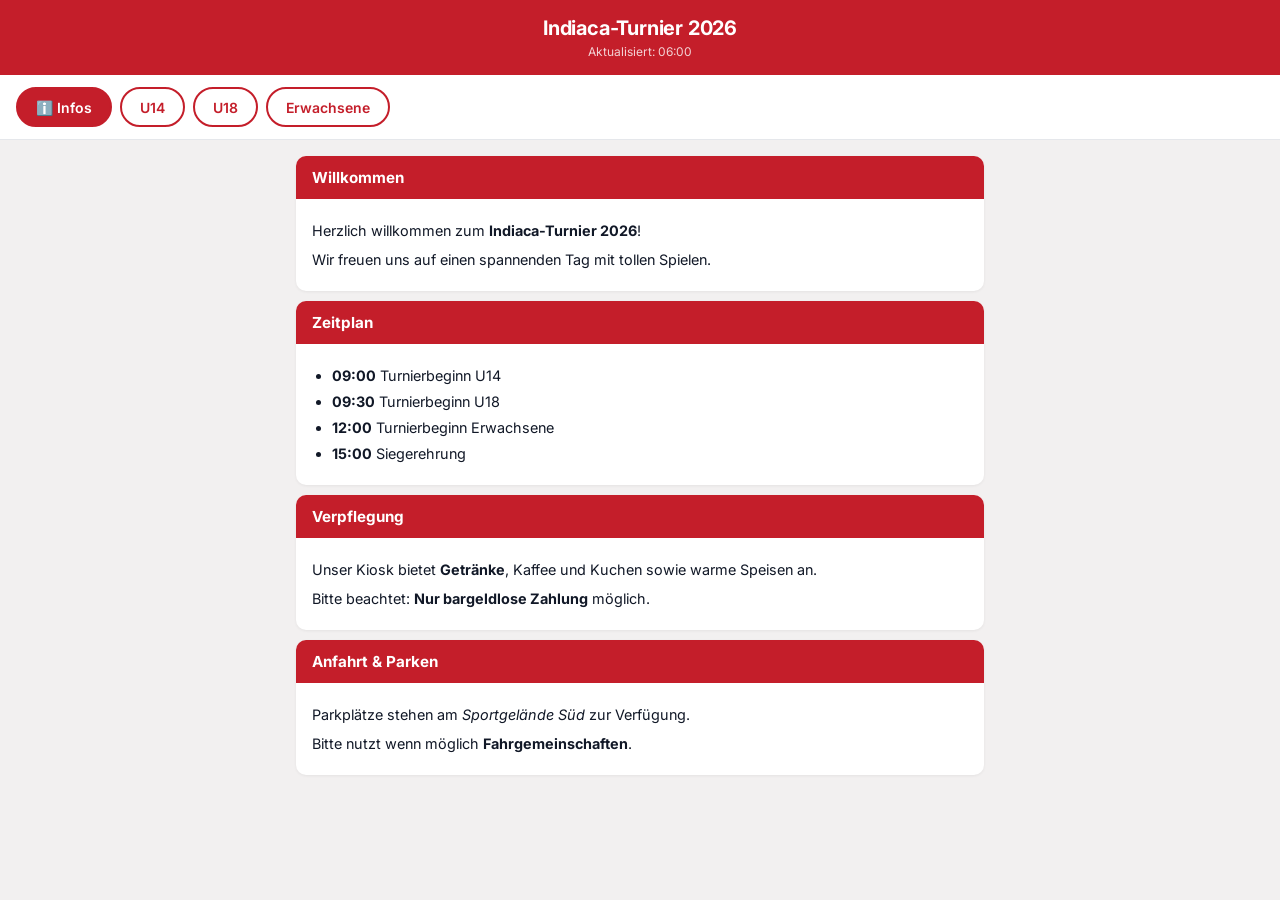
==== live-ticker/index.html @ 16b9640c "feat(live-ticker): add LiveTicker PWA for mobile tournament viewing Static PWA that displays live ma" ====
<!DOCTYPE html>
<html lang="de">

<head>
  <meta charset="UTF-8">
  <meta name="viewport" content="width=device-width, initial-scale=1.0, viewport-fit=cover">
  <meta name="theme-color" content="#c41e2a">
  <meta name="description" content="Spielplan und Ergebnisse">
  <title>LiveTicker</title>
  <link rel="stylesheet" href="css/styles.css">
  <link rel="manifest" href="manifest.json">
  <link rel="icon" href="assets/favicon.ico" sizes="any">
  <link rel="apple-touch-icon" href="assets/icon-180.png">
  <link rel="preconnect" href="https://fonts.googleapis.com">
  <link rel="preconnect" href="https://fonts.gstatic.com" crossorigin>
  <link rel="stylesheet" href="https://fonts.googleapis.com/css2?family=Inter:wght@400;600;700&display=swap">
</head>

<body>
  <header class="header">
    <div class="header__row">
      <h1 class="header__title" id="tournament-name">LiveTicker</h1>
      <button class="install-btn" id="install-btn" hidden>Installieren</button>
    </div>
    <p class="header__updated" id="last-updated"></p>
  </header>

  <div class="tabs-wrapper" id="tabs-wrapper">
    <nav class="tabs" id="age-group-tabs" role="tablist"></nav>
  </div>

  <main class="match-list" id="match-list">
    <div class="loading" id="loading">
      <div class="loading__spinner"></div>
      <p>Lade Spielplan&hellip;</p>
    </div>
  </main>

  <div class="offline-bar" id="offline-bar" hidden>
    Keine Verbindung &ndash; <span id="offline-time"></span>
  </div>

  <script type="module" src="js/app.js"></script>
</body>

</html>
---- live-ticker/css/styles.css ----
/* ── Reset & Base ─────────────────────────────────── */
*, *::before, *::after {
  box-sizing: border-box;
  margin: 0;
  padding: 0;
}

:root {
  --color-bg: #f2f0f0;
  --color-surface: #ffffff;
  --color-primary: #c41e2a;
  --color-primary-light: #fce8e9;
  --color-live: #b91c1c;
  --color-live-bg: #fef2f2;
  --color-completed: #6b7280;
  --color-completed-bg: #f9fafb;
  --color-pause: #2563eb;
  --color-pause-bg: #eff6ff;
  --color-scheduled: #c41e2a;
  --color-text: #111827;
  --color-text-muted: #6b7280;
  --color-border: #e5e7eb;
  --radius: 10px;
  --radius-sm: 6px;
  --spacing: 16px;
  --font: 'Inter', -apple-system, BlinkMacSystemFont, 'Segoe UI', sans-serif;
}

html {
  font-family: var(--font);
  font-size: 16px;
  color: var(--color-text);
  background: var(--color-bg);
  -webkit-text-size-adjust: 100%;
}

body {
  min-height: 100dvh;
  padding-bottom: 60px;
}

/* ── Header ──────────────────────────────────────── */
.header {
  background: var(--color-primary);
  color: #fff;
  padding: calc(env(safe-area-inset-top, 0px) + var(--spacing)) var(--spacing) var(--spacing);
  text-align: center;
}

.header__row {
  display: flex;
  justify-content: center;
  align-items: center;
  gap: 12px;
}

.header__title {
  font-size: 1.25rem;
  font-weight: 700;
  letter-spacing: -0.01em;
}

.install-btn {
  flex-shrink: 0;
  padding: 5px 14px;
  border: 2px solid #fff;
  border-radius: 20px;
  background: transparent;
  color: #fff;
  font-family: var(--font);
  font-size: 0.75rem;
  font-weight: 600;
  cursor: pointer;
  transition: background 0.15s, color 0.15s;
}

.install-btn:active {
  background: #fff;
  color: var(--color-primary);
}

.header__updated {
  font-size: 0.75rem;
  opacity: 0.8;
  margin-top: 4px;
}

/* ── Age Group Tabs ──────────────────────────────── */
.tabs-wrapper {
  position: sticky;
  top: 0;
  z-index: 10;
  background: var(--color-surface);
  border-bottom: 1px solid var(--color-border);
}

.tabs {
  display: flex;
  gap: 8px;
  padding: 12px var(--spacing);
  overflow-x: auto;
  -webkit-overflow-scrolling: touch;
  scrollbar-width: none;
}

.tabs::-webkit-scrollbar {
  display: none;
}

/* Fade-Hinweis rechts/links wenn scrollbar */
.tabs-wrapper::before,
.tabs-wrapper::after {
  content: '';
  position: absolute;
  top: 0;
  bottom: 1px;
  width: 28px;
  z-index: 2;
  pointer-events: none;
  opacity: 0;
  transition: opacity 0.2s;
}

.tabs-wrapper::after {
  right: 0;
  background: linear-gradient(to left, var(--color-surface) 30%, transparent);
}

.tabs-wrapper::before {
  left: 0;
  background: linear-gradient(to right, var(--color-surface) 30%, transparent);
}

.tabs-wrapper.can-scroll-right::after {
  opacity: 1;
}

.tabs-wrapper.can-scroll-left::before {
  opacity: 1;
}

.tab {
  flex-shrink: 0;
  padding: 8px 18px;
  border-radius: 20px;
  border: 2px solid var(--color-primary);
  background: transparent;
  color: var(--color-primary);
  font-family: var(--font);
  font-size: 0.875rem;
  font-weight: 600;
  cursor: pointer;
  white-space: nowrap;
  transition: background 0.15s, color 0.15s;
  min-height: 40px;
}

.tab:active {
  transform: scale(0.96);
}

.tab[aria-selected="true"] {
  background: var(--color-primary);
  color: #fff;
}

/* ── Match List ──────────────────────────────────── */
.match-list {
  padding: var(--spacing);
  display: flex;
  flex-direction: column;
  gap: 10px;
  max-width: 600px;
  margin: 0 auto;
}

/* ── Match Card ──────────────────────────────────── */
.match-card {
  background: var(--color-surface);
  border-radius: var(--radius);
  padding: 14px 16px;
  border-left: 4px solid var(--color-border);
  box-shadow: 0 1px 3px rgba(0, 0, 0, 0.06);
  transition: border-color 0.2s;
}

.match-card--scheduled {
  border-left-color: var(--color-scheduled);
}

.match-card--live {
  border-left-color: var(--color-live);
  background: var(--color-live-bg);
}

.match-card--completed {
  border-left-color: var(--color-completed);
  background: var(--color-completed-bg);
}

.match-card--pause {
  border-left-color: var(--color-pause);
  background: var(--color-pause-bg);
}

.match-card--pause .match-card__status {
  color: var(--color-pause);
}

.match-card__header {
  display: flex;
  justify-content: space-between;
  align-items: center;
  margin-bottom: 12px;
}

.match-card__field {
  font-size: 0.85rem;
  font-weight: 700;
  color: var(--color-primary);
  background: var(--color-primary-light);
  padding: 3px 10px;
  border-radius: 4px;
}

.match-card__time {
  font-size: 1rem;
  font-weight: 700;
  color: var(--color-text);
}

.match-card__teams {
  display: grid;
  grid-template-columns: 1fr auto 1fr;
  align-items: center;
  gap: 8px;
  text-align: center;
}

.match-card__team {
  font-size: 0.9rem;
  font-weight: 600;
  line-height: 1.3;
}

.match-card__team--a {
  text-align: right;
}

.match-card__team--b {
  text-align: left;
}

.match-card__score {
  font-size: 1.25rem;
  font-weight: 700;
  white-space: nowrap;
  min-width: 60px;
}

.match-card--live .match-card__score {
  color: var(--color-live);
}

.match-card--completed .match-card__score {
  color: var(--color-text-muted);
}

.match-card__vs {
  font-size: 0.875rem;
  color: var(--color-text-muted);
  font-weight: 600;
}

.match-card__status {
  display: flex;
  justify-content: center;
  align-items: center;
  gap: 6px;
  margin-top: 8px;
  font-size: 0.75rem;
  font-weight: 600;
  text-transform: uppercase;
  letter-spacing: 0.04em;
}

.match-card--scheduled .match-card__status {
  color: var(--color-scheduled);
}

.match-card--live .match-card__status {
  color: var(--color-live);
}

.match-card--completed .match-card__status {
  color: var(--color-completed);
}

/* Live pulse dot */
.pulse-dot {
  width: 8px;
  height: 8px;
  border-radius: 50%;
  background: var(--color-live);
  animation: pulse 1.5s ease-in-out infinite;
}

@keyframes pulse {
  0%, 100% { opacity: 1; transform: scale(1); }
  50% { opacity: 0.5; transform: scale(1.4); }
}

/* ── Empty State ─────────────────────────────────── */
.empty-state {
  text-align: center;
  padding: 48px var(--spacing);
  color: var(--color-text-muted);
}

.empty-state__icon {
  font-size: 2.5rem;
  margin-bottom: 12px;
}

.empty-state__text {
  font-size: 0.95rem;
}

/* ── Loading ─────────────────────────────────────── */
.loading {
  text-align: center;
  padding: 48px var(--spacing);
  color: var(--color-text-muted);
}

.loading__spinner {
  width: 32px;
  height: 32px;
  border: 3px solid var(--color-border);
  border-top-color: var(--color-primary);
  border-radius: 50%;
  animation: spin 0.8s linear infinite;
  margin: 0 auto 12px;
}

@keyframes spin {
  to { transform: rotate(360deg); }
}

/* ── Offline Bar ─────────────────────────────────── */
.offline-bar {
  position: fixed;
  bottom: 0;
  left: 0;
  right: 0;
  background: #fbbf24;
  color: #78350f;
  text-align: center;
  padding: 10px var(--spacing);
  font-size: 0.8rem;
  font-weight: 600;
  z-index: 100;
  transform: translateY(100%);
  transition: transform 0.3s ease;
  padding-bottom: calc(env(safe-area-inset-bottom, 0px) + 10px);
}

.offline-bar[hidden] {
  display: block;
  transform: translateY(100%);
}

.offline-bar:not([hidden]) {
  transform: translateY(0);
}

/* ── Section Dividers ────────────────────────────── */
.section-label {
  font-size: 0.7rem;
  font-weight: 700;
  text-transform: uppercase;
  letter-spacing: 0.06em;
  color: var(--color-text-muted);
  padding: 8px 0 2px;
}

/* ── Info Cards ───────────────────────────────────── */
.info-card {
  background: var(--color-surface);
  border-radius: var(--radius);
  box-shadow: 0 1px 3px rgba(0, 0, 0, 0.06);
  overflow: hidden;
}

.info-card__header {
  background: var(--color-primary);
  color: #fff;
  padding: 12px 16px;
  font-size: 0.95rem;
  font-weight: 700;
}

.info-card__content {
  padding: 14px 16px;
  font-size: 0.9rem;
  line-height: 1.6;
  color: var(--color-text);
}

.info-card__content h2 {
  font-size: 1rem;
  margin: 12px 0 6px;
}

.info-card__content h3 {
  font-size: 0.95rem;
  margin: 10px 0 4px;
}

.info-card__content h4 {
  font-size: 0.9rem;
  margin: 8px 0 4px;
}

.info-card__content p {
  margin: 6px 0;
}

.info-card__content ul {
  margin: 6px 0;
  padding-left: 20px;
}

.info-card__content li {
  margin: 3px 0;
}

.info-card__content strong {
  font-weight: 700;
}

.info-card__content a {
  color: var(--color-primary);
  text-decoration: underline;
}

/* ── Tablet+ ─────────────────────────────────────── */
@media (min-width: 768px) {
  .match-list {
    max-width: 720px;
  }

  .match-card__team {
    font-size: 1rem;
  }

  .match-card__score {
    font-size: 1.4rem;
  }
}
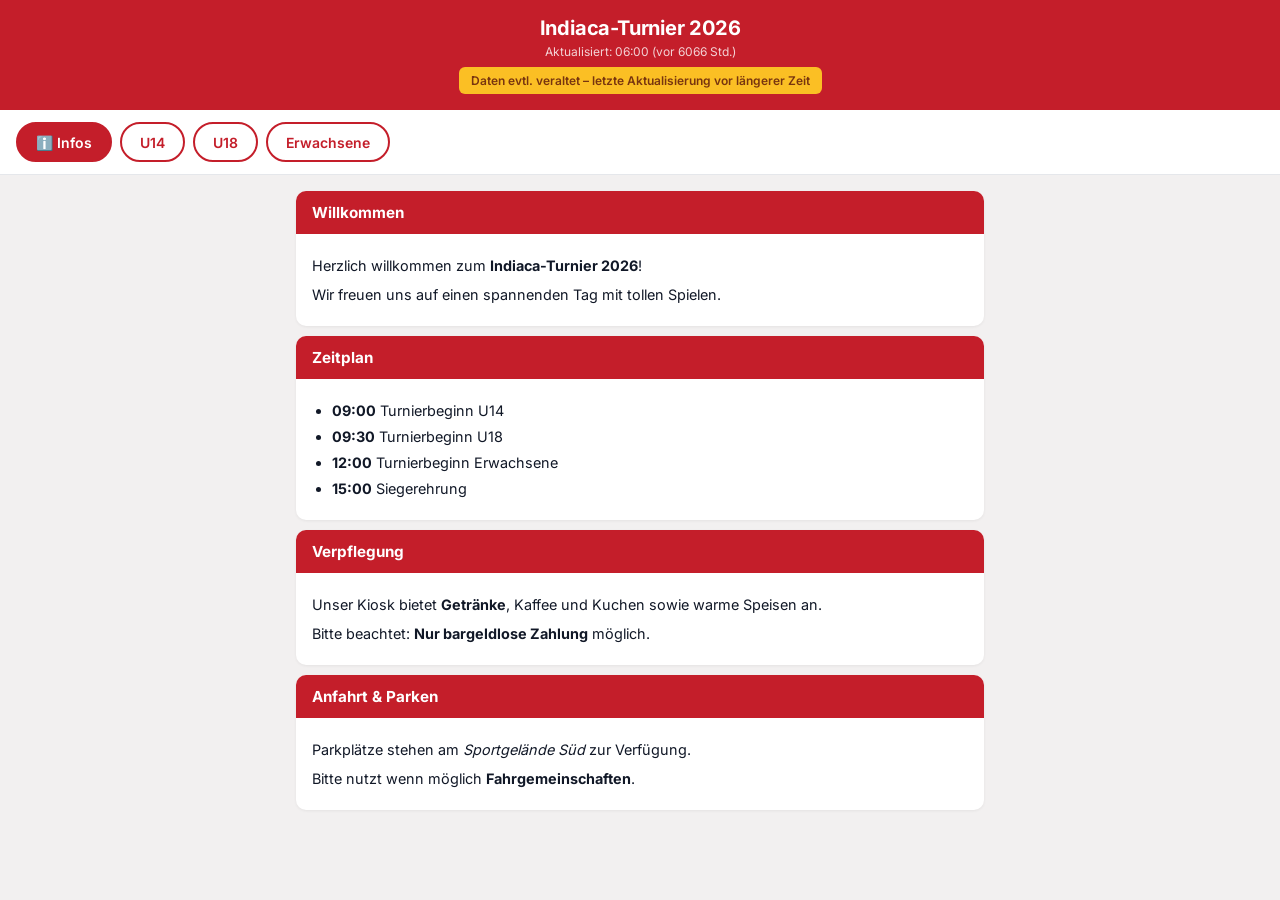
==== commit c794dda3: "feat(live-ticker): add PWA improvements and accessibility - Self-host Inter font via @font-face (GDP" ====
--- a/live-ticker/index.html
+++ b/live-ticker/index.html
@@ -11,22 +11,46 @@
   <link rel="manifest" href="manifest.json">
   <link rel="icon" href="assets/favicon.ico" sizes="any">
   <link rel="apple-touch-icon" href="assets/icon-180.png">
-  <link rel="preconnect" href="https://fonts.googleapis.com">
-  <link rel="preconnect" href="https://fonts.gstatic.com" crossorigin>
-  <link rel="stylesheet" href="https://fonts.googleapis.com/css2?family=Inter:wght@400;600;700&display=swap">
 </head>
 
 <body>
+  <div class="pull-indicator" id="pull-indicator">
+    <div class="loading__spinner"></div>
+  </div>
+
   <header class="header">
     <div class="header__row">
       <h1 class="header__title" id="tournament-name">LiveTicker</h1>
       <button class="install-btn" id="install-btn" hidden>Installieren</button>
     </div>
     <p class="header__updated" id="last-updated"></p>
+    <div class="header__stale" id="stale-banner" hidden>
+      Daten evtl. veraltet &ndash; letzte Aktualisierung vor l&auml;ngerer Zeit
+    </div>
   </header>
 
   <div class="tabs-wrapper" id="tabs-wrapper">
-    <nav class="tabs" id="age-group-tabs" role="tablist"></nav>
+    <nav class="tabs" id="age-group-tabs" role="tablist" aria-label="Altersgruppen"></nav>
+  </div>
+
+  <div class="filter-tags" id="filter-tags" hidden></div>
+
+  <!-- Team Filter Bottom Sheet -->
+  <div class="filter-overlay" id="filter-overlay" hidden role="dialog" aria-label="Teams filtern">
+    <div class="filter-sheet" id="filter-sheet">
+      <div class="filter-sheet__header">
+        <h2 class="filter-sheet__title">Teams filtern</h2>
+        <button class="filter-sheet__close" id="filter-close" aria-label="Schließen">&times;</button>
+      </div>
+      <div class="filter-sheet__search">
+        <input type="text" class="filter-sheet__input" id="filter-search" placeholder="Team suchen…" autocomplete="off">
+      </div>
+      <div class="filter-sheet__list" id="filter-list"></div>
+      <div class="filter-sheet__actions">
+        <button class="filter-sheet__btn filter-sheet__btn--clear" id="filter-clear">Zurücksetzen</button>
+        <button class="filter-sheet__btn filter-sheet__btn--apply" id="filter-apply">Anwenden</button>
+      </div>
+    </div>
   </div>
 
   <main class="match-list" id="match-list">
@@ -36,8 +60,26 @@
     </div>
   </main>
 
+  <button class="filter-fab" id="filter-btn" hidden aria-label="Teams filtern">
+    <svg width="22" height="22" viewBox="0 0 24 24" fill="none" stroke="currentColor" stroke-width="2.5" stroke-linecap="round" stroke-linejoin="round">
+      <polygon points="22 3 2 3 10 12.46 10 19 14 21 14 12.46 22 3"/>
+    </svg>
+  </button>
+
+  <div class="update-banner" id="update-banner" hidden>
+    Neue Version verf&uuml;gbar
+    <button class="update-banner__btn">Aktualisieren</button>
+  </div>
+
   <div class="offline-bar" id="offline-bar" hidden>
     Keine Verbindung &ndash; <span id="offline-time"></span>
+  </div>
+
+  <div class="ios-banner" id="ios-install-banner" hidden>
+    <p class="ios-banner__text">
+      Zum Homescreen: <strong>Teilen</strong> <span class="ios-banner__icon">&#x2B06;&#xFE0E;</span> &rarr; <strong>Zum Home-Bildschirm</strong>
+    </p>
+    <button class="ios-banner__close" aria-label="Schließen">&times;</button>
   </div>
 
   <script type="module" src="js/app.js"></script>
--- a/live-ticker/css/styles.css
+++ b/live-ticker/css/styles.css
@@ -1,3 +1,28 @@
+/* ── Fonts (self-hosted, DSGVO-konform) ──────────── */
+@font-face {
+  font-family: 'Inter';
+  font-style: normal;
+  font-weight: 400;
+  font-display: swap;
+  src: url('../assets/fonts/Inter-Regular.woff2') format('woff2');
+}
+
+@font-face {
+  font-family: 'Inter';
+  font-style: normal;
+  font-weight: 600;
+  font-display: swap;
+  src: url('../assets/fonts/Inter-SemiBold.woff2') format('woff2');
+}
+
+@font-face {
+  font-family: 'Inter';
+  font-style: normal;
+  font-weight: 700;
+  font-display: swap;
+  src: url('../assets/fonts/Inter-Bold.woff2') format('woff2');
+}
+
 /* ── Reset & Base ─────────────────────────────────── */
 *, *::before, *::after {
   box-sizing: border-box;
@@ -32,11 +57,33 @@
   color: var(--color-text);
   background: var(--color-bg);
   -webkit-text-size-adjust: 100%;
+  overscroll-behavior-y: contain;
 }
 
 body {
   min-height: 100dvh;
   padding-bottom: 60px;
+}
+
+/* ── Pull-to-Refresh ─────────────────────────────── */
+.pull-indicator {
+  position: fixed;
+  top: 0;
+  left: 0;
+  right: 0;
+  display: flex;
+  justify-content: center;
+  padding: 12px;
+  transform: translateY(-60px);
+  opacity: 0;
+  transition: transform 0.2s, opacity 0.2s;
+  z-index: 5;
+  pointer-events: none;
+}
+
+.pull-indicator--refreshing {
+  transform: translateY(0) !important;
+  opacity: 1 !important;
 }
 
 /* ── Header ──────────────────────────────────────── */
@@ -83,6 +130,21 @@
   font-size: 0.75rem;
   opacity: 0.8;
   margin-top: 4px;
+}
+
+.header__stale {
+  margin-top: 8px;
+  padding: 6px 12px;
+  background: #fbbf24;
+  color: #78350f;
+  font-size: 0.75rem;
+  font-weight: 600;
+  border-radius: var(--radius-sm);
+  display: inline-block;
+}
+
+.header__stale[hidden] {
+  display: none;
 }
 
 /* ── Age Group Tabs ──────────────────────────────── */
@@ -223,6 +285,11 @@
   border-radius: 4px;
 }
 
+.match-card__fields {
+  display: flex;
+  gap: 6px;
+}
+
 .match-card__time {
   font-size: 1rem;
   font-weight: 700;
@@ -345,6 +412,47 @@
 
 @keyframes spin {
   to { transform: rotate(360deg); }
+}
+
+/* ── Update Banner ──────────────────────────────── */
+.update-banner {
+  position: fixed;
+  bottom: 0;
+  left: 0;
+  right: 0;
+  background: var(--color-primary);
+  color: #fff;
+  text-align: center;
+  padding: 12px var(--spacing);
+  font-size: 0.85rem;
+  font-weight: 600;
+  z-index: 110;
+  display: flex;
+  align-items: center;
+  justify-content: center;
+  gap: 12px;
+  padding-bottom: calc(env(safe-area-inset-bottom, 0px) + 12px);
+}
+
+.update-banner[hidden] {
+  display: none;
+}
+
+.update-banner__btn {
+  padding: 6px 16px;
+  border: 2px solid #fff;
+  border-radius: 20px;
+  background: transparent;
+  color: #fff;
+  font-family: var(--font);
+  font-size: 0.8rem;
+  font-weight: 600;
+  cursor: pointer;
+}
+
+.update-banner__btn:active {
+  background: #fff;
+  color: var(--color-primary);
 }
 
 /* ── Offline Bar ─────────────────────────────────── */
@@ -444,6 +552,305 @@
   text-decoration: underline;
 }
 
+/* ── Filter FAB ─────────────────────────────────── */
+.filter-fab {
+  position: fixed;
+  bottom: calc(env(safe-area-inset-bottom, 0px) + 24px);
+  right: 20px;
+  z-index: 50;
+  width: 52px;
+  height: 52px;
+  display: flex;
+  align-items: center;
+  justify-content: center;
+  border: none;
+  border-radius: 50%;
+  background: var(--color-primary);
+  color: #fff;
+  cursor: pointer;
+  box-shadow: 0 4px 12px rgba(0, 0, 0, 0.25);
+  transition: transform 0.15s, background 0.15s;
+}
+
+.filter-fab[hidden] {
+  display: none;
+}
+
+.filter-fab:active {
+  transform: scale(0.92);
+}
+
+.filter-fab--active {
+  background: var(--color-text);
+}
+
+.filter-fab__badge {
+  position: absolute;
+  top: 2px;
+  right: 2px;
+  min-width: 20px;
+  height: 20px;
+  display: flex;
+  align-items: center;
+  justify-content: center;
+  background: #ef4444;
+  color: #fff;
+  font-size: 0.7rem;
+  font-weight: 700;
+  border-radius: 10px;
+  padding: 0 5px;
+  border: 2px solid var(--color-text);
+  line-height: 1;
+}
+
+/* ── Filter Tags Bar ────────────────────────────── */
+.filter-tags[hidden] {
+  display: none;
+}
+
+.filter-tags {
+  display: flex;
+  gap: 6px;
+  padding: 8px var(--spacing);
+  overflow-x: auto;
+  -webkit-overflow-scrolling: touch;
+  scrollbar-width: none;
+  background: var(--color-surface);
+  border-bottom: 1px solid var(--color-border);
+}
+
+.filter-tags::-webkit-scrollbar {
+  display: none;
+}
+
+.filter-tag {
+  flex-shrink: 0;
+  display: inline-flex;
+  align-items: center;
+  gap: 4px;
+  padding: 4px 10px;
+  background: var(--color-primary-light);
+  color: var(--color-primary);
+  border-radius: 14px;
+  font-size: 0.75rem;
+  font-weight: 600;
+  white-space: nowrap;
+}
+
+.filter-tag__remove {
+  display: inline-flex;
+  align-items: center;
+  justify-content: center;
+  width: 18px;
+  height: 18px;
+  border: none;
+  background: none;
+  color: var(--color-primary);
+  font-size: 1rem;
+  line-height: 1;
+  cursor: pointer;
+  border-radius: 50%;
+  padding: 0;
+}
+
+.filter-tag__remove:active {
+  background: rgba(196, 30, 42, 0.15);
+}
+
+/* ── Filter Bottom Sheet ────────────────────────── */
+.filter-overlay {
+  position: fixed;
+  inset: 0;
+  z-index: 200;
+  background: rgba(0, 0, 0, 0);
+  display: flex;
+  align-items: flex-end;
+  justify-content: center;
+  transition: background 0.25s;
+}
+
+.filter-overlay[hidden] {
+  display: none;
+}
+
+.filter-overlay--visible {
+  background: rgba(0, 0, 0, 0.4);
+}
+
+.filter-sheet {
+  width: 100%;
+  max-width: 600px;
+  max-height: 75dvh;
+  background: var(--color-surface);
+  border-radius: 16px 16px 0 0;
+  display: flex;
+  flex-direction: column;
+  transform: translateY(100%);
+  transition: transform 0.25s ease-out;
+  padding-bottom: env(safe-area-inset-bottom, 0px);
+}
+
+.filter-overlay--visible .filter-sheet {
+  transform: translateY(0);
+}
+
+.filter-sheet__header {
+  display: flex;
+  justify-content: space-between;
+  align-items: center;
+  padding: 16px var(--spacing) 8px;
+}
+
+.filter-sheet__title {
+  font-size: 1.1rem;
+  font-weight: 700;
+}
+
+.filter-sheet__close {
+  width: 36px;
+  height: 36px;
+  display: flex;
+  align-items: center;
+  justify-content: center;
+  border: none;
+  background: none;
+  font-size: 1.5rem;
+  color: var(--color-text-muted);
+  cursor: pointer;
+  border-radius: 50%;
+}
+
+.filter-sheet__close:active {
+  background: var(--color-bg);
+}
+
+.filter-sheet__search {
+  padding: 4px var(--spacing) 12px;
+}
+
+.filter-sheet__input {
+  width: 100%;
+  padding: 10px 14px;
+  border: 2px solid var(--color-border);
+  border-radius: var(--radius-sm);
+  font-family: var(--font);
+  font-size: 0.9rem;
+  outline: none;
+  transition: border-color 0.15s;
+}
+
+.filter-sheet__input:focus {
+  border-color: var(--color-primary);
+}
+
+.filter-sheet__list {
+  flex: 1;
+  overflow-y: auto;
+  padding: 0 var(--spacing);
+  -webkit-overflow-scrolling: touch;
+}
+
+.filter-team {
+  display: flex;
+  align-items: center;
+  gap: 12px;
+  padding: 12px 0;
+  border-bottom: 1px solid var(--color-border);
+  cursor: pointer;
+  -webkit-tap-highlight-color: transparent;
+}
+
+.filter-team:last-child {
+  border-bottom: none;
+}
+
+.filter-team__cb {
+  width: 20px;
+  height: 20px;
+  flex-shrink: 0;
+  accent-color: var(--color-primary);
+  cursor: pointer;
+}
+
+.filter-team__name {
+  font-size: 0.9rem;
+  font-weight: 500;
+}
+
+.filter-sheet__actions {
+  display: flex;
+  gap: 10px;
+  padding: 12px var(--spacing) 16px;
+  border-top: 1px solid var(--color-border);
+}
+
+.filter-sheet__btn {
+  flex: 1;
+  padding: 12px;
+  border-radius: var(--radius-sm);
+  font-family: var(--font);
+  font-size: 0.9rem;
+  font-weight: 600;
+  cursor: pointer;
+  border: none;
+  transition: opacity 0.15s;
+}
+
+.filter-sheet__btn:active {
+  opacity: 0.75;
+}
+
+.filter-sheet__btn--clear {
+  background: var(--color-bg);
+  color: var(--color-text);
+}
+
+.filter-sheet__btn--apply {
+  background: var(--color-primary);
+  color: #fff;
+}
+
+/* ── iOS Install Banner ─────────────────────────── */
+.ios-banner {
+  position: fixed;
+  bottom: 0;
+  left: 0;
+  right: 0;
+  background: var(--color-surface);
+  border-top: 1px solid var(--color-border);
+  padding: 14px var(--spacing);
+  display: flex;
+  align-items: center;
+  justify-content: space-between;
+  gap: 12px;
+  z-index: 90;
+  box-shadow: 0 -2px 8px rgba(0, 0, 0, 0.1);
+  padding-bottom: calc(env(safe-area-inset-bottom, 0px) + 14px);
+}
+
+.ios-banner[hidden] {
+  display: none;
+}
+
+.ios-banner__text {
+  font-size: 0.85rem;
+  line-height: 1.4;
+}
+
+.ios-banner__icon {
+  font-size: 1rem;
+}
+
+.ios-banner__close {
+  flex-shrink: 0;
+  border: none;
+  background: none;
+  font-size: 1.3rem;
+  color: var(--color-text-muted);
+  cursor: pointer;
+  padding: 4px;
+}
+
 /* ── Tablet+ ─────────────────────────────────────── */
 @media (min-width: 768px) {
   .match-list {
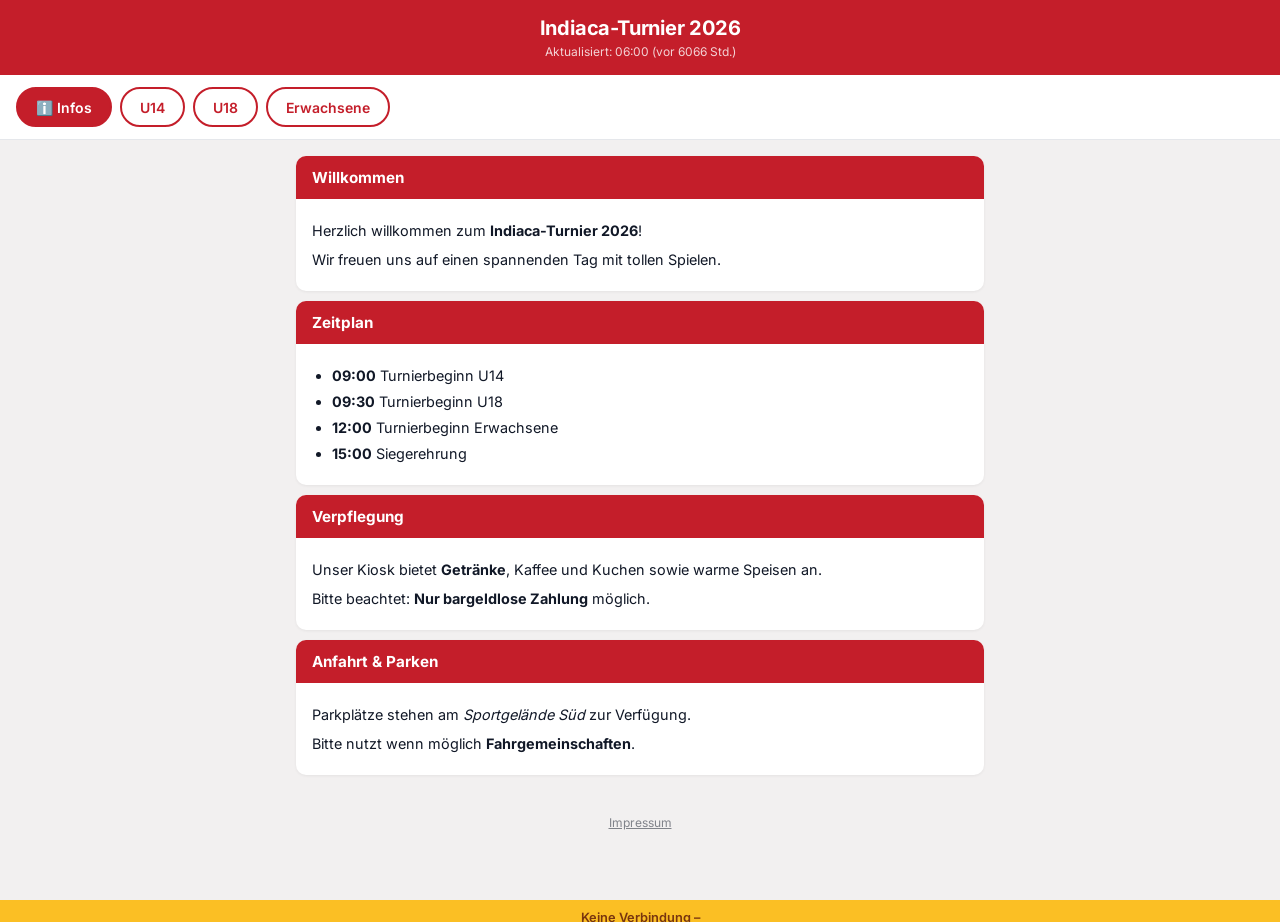
==== commit 489ba6dd: "remove-serviceworker (#44)" ====
--- a/live-ticker/index.html
+++ b/live-ticker/index.html
@@ -8,9 +8,7 @@
   <meta name="description" content="Spielplan und Ergebnisse">
   <title>LiveTicker</title>
   <link rel="stylesheet" href="css/styles.css">
-  <link rel="manifest" href="manifest.json">
   <link rel="icon" href="assets/favicon.ico" sizes="any">
-  <link rel="apple-touch-icon" href="assets/icon-180.png">
 </head>
 
 <body>
@@ -21,7 +19,6 @@
   <header class="header">
     <div class="header__row">
       <h1 class="header__title" id="tournament-name">LiveTicker</h1>
-      <button class="install-btn" id="install-btn" hidden>Installieren</button>
     </div>
     <p class="header__updated" id="last-updated"></p>
     <div class="header__stale" id="stale-banner" hidden>
@@ -66,21 +63,13 @@
     </svg>
   </button>
 
-  <div class="update-banner" id="update-banner" hidden>
-    Neue Version verf&uuml;gbar
-    <button class="update-banner__btn">Aktualisieren</button>
-  </div>
-
   <div class="offline-bar" id="offline-bar" hidden>
     Keine Verbindung &ndash; <span id="offline-time"></span>
   </div>
 
-  <div class="ios-banner" id="ios-install-banner" hidden>
-    <p class="ios-banner__text">
-      Zum Homescreen: <strong>Teilen</strong> <span class="ios-banner__icon">&#x2B06;&#xFE0E;</span> &rarr; <strong>Zum Home-Bildschirm</strong>
-    </p>
-    <button class="ios-banner__close" aria-label="Schließen">&times;</button>
-  </div>
+  <footer class="app-footer">
+    <a href="https://jf-landkreis-karlsruhe.de/impressum/" target="_blank" rel="noopener">Impressum</a>
+  </footer>
 
   <script type="module" src="js/app.js"></script>
 </body>
--- a/live-ticker/css/styles.css
+++ b/live-ticker/css/styles.css
@@ -107,25 +107,6 @@
   letter-spacing: -0.01em;
 }
 
-.install-btn {
-  flex-shrink: 0;
-  padding: 5px 14px;
-  border: 2px solid #fff;
-  border-radius: 20px;
-  background: transparent;
-  color: #fff;
-  font-family: var(--font);
-  font-size: 0.75rem;
-  font-weight: 600;
-  cursor: pointer;
-  transition: background 0.15s, color 0.15s;
-}
-
-.install-btn:active {
-  background: #fff;
-  color: var(--color-primary);
-}
-
 .header__updated {
   font-size: 0.75rem;
   opacity: 0.8;
@@ -414,47 +395,6 @@
   to { transform: rotate(360deg); }
 }
 
-/* ── Update Banner ──────────────────────────────── */
-.update-banner {
-  position: fixed;
-  bottom: 0;
-  left: 0;
-  right: 0;
-  background: var(--color-primary);
-  color: #fff;
-  text-align: center;
-  padding: 12px var(--spacing);
-  font-size: 0.85rem;
-  font-weight: 600;
-  z-index: 110;
-  display: flex;
-  align-items: center;
-  justify-content: center;
-  gap: 12px;
-  padding-bottom: calc(env(safe-area-inset-bottom, 0px) + 12px);
-}
-
-.update-banner[hidden] {
-  display: none;
-}
-
-.update-banner__btn {
-  padding: 6px 16px;
-  border: 2px solid #fff;
-  border-radius: 20px;
-  background: transparent;
-  color: #fff;
-  font-family: var(--font);
-  font-size: 0.8rem;
-  font-weight: 600;
-  cursor: pointer;
-}
-
-.update-banner__btn:active {
-  background: #fff;
-  color: var(--color-primary);
-}
-
 /* ── Offline Bar ─────────────────────────────────── */
 .offline-bar {
   position: fixed;
@@ -810,45 +750,16 @@
   color: #fff;
 }
 
-/* ── iOS Install Banner ─────────────────────────── */
-.ios-banner {
-  position: fixed;
-  bottom: 0;
-  left: 0;
-  right: 0;
-  background: var(--color-surface);
-  border-top: 1px solid var(--color-border);
-  padding: 14px var(--spacing);
-  display: flex;
-  align-items: center;
-  justify-content: space-between;
-  gap: 12px;
-  z-index: 90;
-  box-shadow: 0 -2px 8px rgba(0, 0, 0, 0.1);
-  padding-bottom: calc(env(safe-area-inset-bottom, 0px) + 14px);
-}
-
-.ios-banner[hidden] {
-  display: none;
-}
-
-.ios-banner__text {
-  font-size: 0.85rem;
-  line-height: 1.4;
-}
-
-.ios-banner__icon {
-  font-size: 1rem;
-}
-
-.ios-banner__close {
-  flex-shrink: 0;
-  border: none;
-  background: none;
-  font-size: 1.3rem;
-  color: var(--color-text-muted);
-  cursor: pointer;
-  padding: 4px;
+/* ── App Footer ─────────────────────────────────── */
+.app-footer {
+  text-align: center;
+  padding: 1.5rem 1rem 2rem;
+  font-size: 0.75rem;
+  opacity: 0.5;
+}
+
+.app-footer a {
+  color: inherit;
 }
 
 /* ── Tablet+ ─────────────────────────────────────── */
